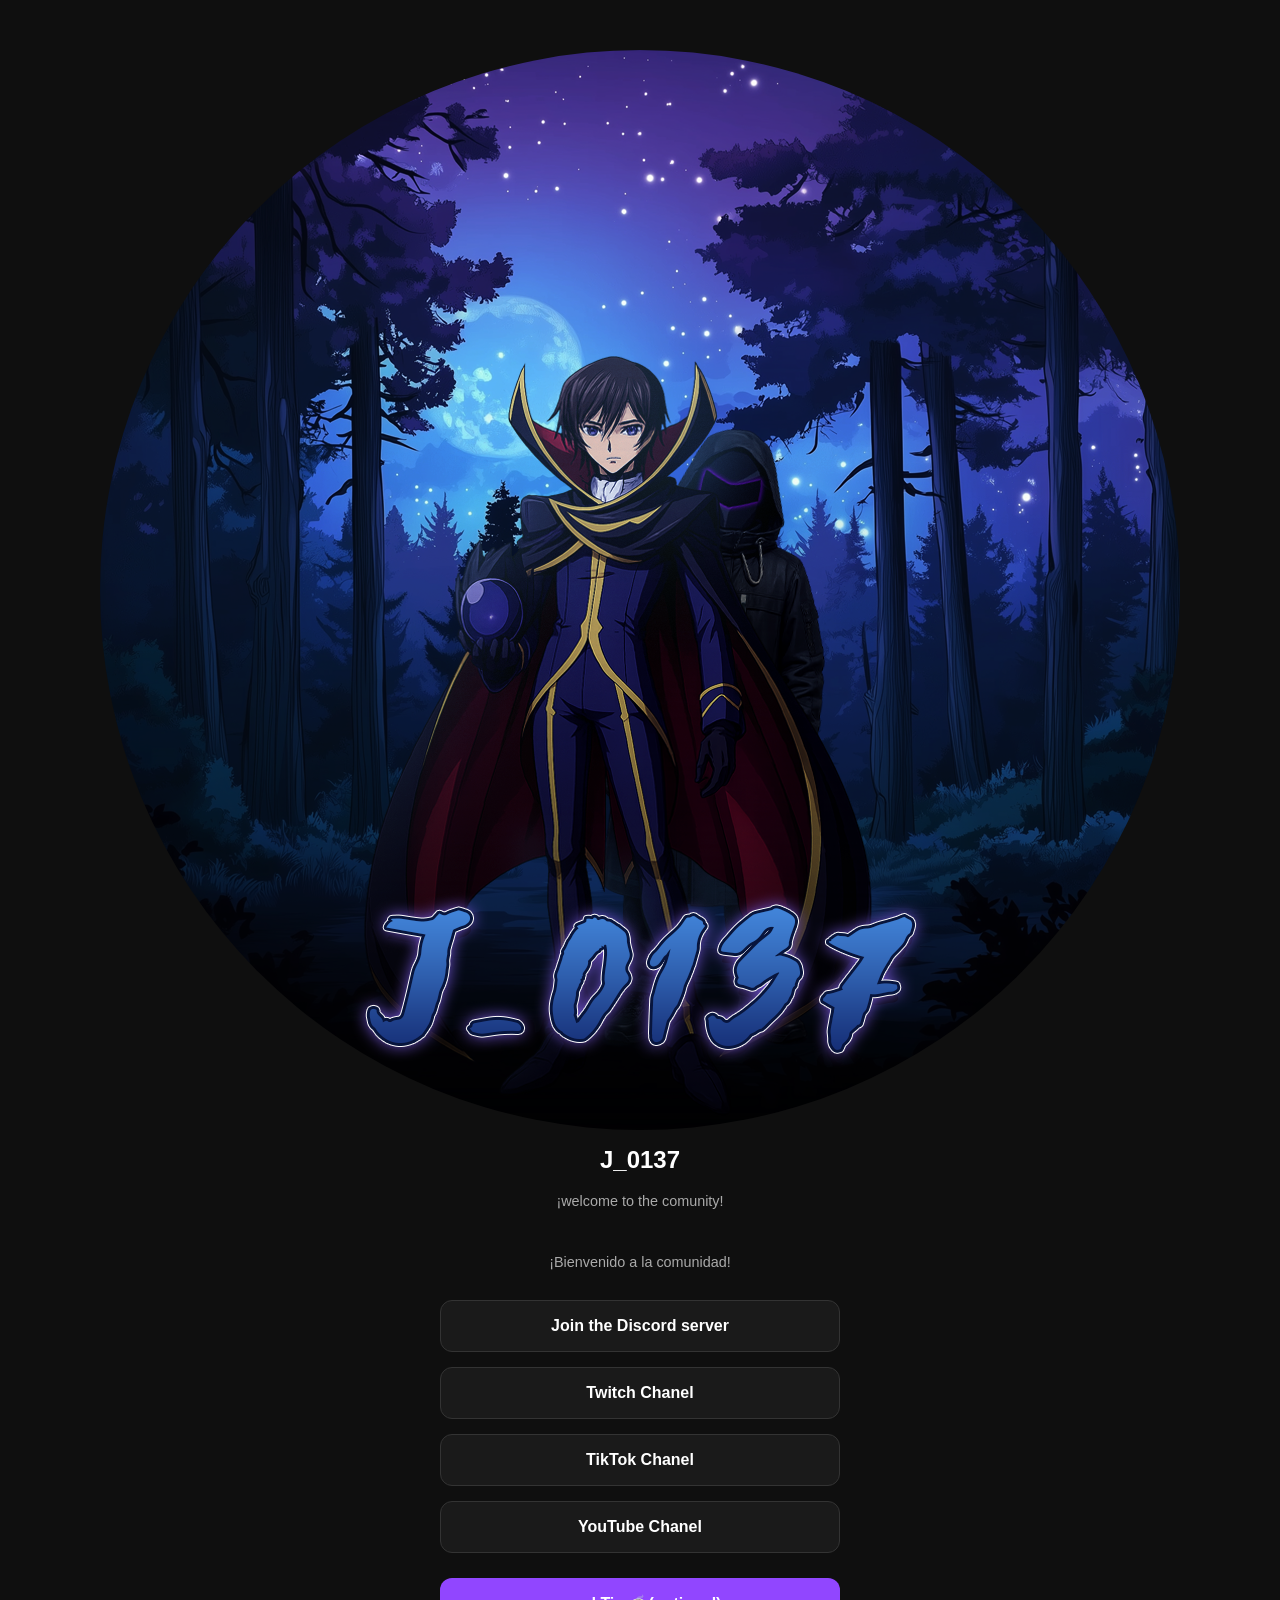
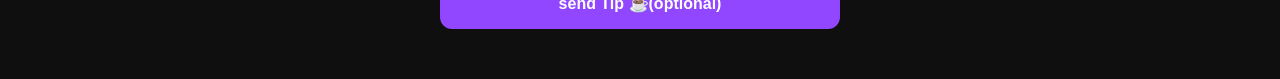
==== index.html @ 3eeea61b "Update index.html" ====
<!DOCTYPE html>
<html lang="es">
<head>
    <meta charset="UTF-8">
    <meta name="viewport" content="width=device-width, initial-scale=1.0">
    <title>Comunity | Links</title>
    <style>
        :root { --bg: #0f0f0f; --card: #1a1a1a; --text: #ffffff; --accent: #9146ff; }
        body { font-family: 'Segoe UI', sans-serif; background: var(--bg); color: var(--text); display: flex; flex-direction: column; align-items: center; padding: 50px 20px; margin: 0; }
        .profile-pic { width: 96px; height: 96px; border-radius: 50%; border: 3px solid var(--accent); margin-bottom: 15px; }
        h1 { font-size: 1.5rem; margin-bottom: 5px; }
        p { color: #aaa; margin-bottom: 30px; font-size: 0.9rem; }
        .links-container { width: 100%; max-width: 400px; display: flex; flex-direction: column; gap: 15px; }
        .link { background: var(--card); padding: 16px; text-align: center; border-radius: 12px; text-decoration: none; color: white; font-weight: 600; border: 1px solid #333; transition: 0.2s; }
        .link:hover { transform: translateY(-3px); border-color: var(--accent); background: #252525; }
        .tip-btn { background: var(--accent); border: none; margin-top: 10px; }
        .tip-btn:hover { background: #4b54d9; }
    </style>
</head>
<body>

    <video autoplay muted loop playsinline poster="source/J0137pfp.png" 
        style="width: 240; height: 240; border-radius: 50%; object-fit: cover;">
        <source src="source/J7.doc PFP.mp4" type="video/mp4">
        <img src="source/J0137pfp.png" alt="Profile Picture">
    </video>
    <!-- <img src="source/J0137pfp.png" alt="Avatar" class="profile-pic"> -->
    
    <h1>J_0137</h1>
    <p>¡welcome to the comunity!</p>
    <p>¡Bienvenido a la comunidad!</p>

    <div class="links-container">
        <a href="https://discord.gg/kpUz8Eysvk" class="link">Join the Discord server</a>
        <a href="https://www.twitch.tv/j_0137" class="link">Twitch Chanel</a>
        <a href="https://www.tiktok.com/@j_0137tk_cp?is_from_webapp=1&sender_device=pc" class="link">TikTok Chanel</a>
        <a href="https://www.youtube.com/channel/UCPuszShszeeAcfrsImXOkVA" class="link">YouTube Chanel</a>
        <!-- <a href="URL_TWITTER" class="link">Twitter / X</a> -->
        <a href="https://streamelements.com/j_0137/tip?tipping_activation_response=success&email=zangetsu.0137@gmail.com&type=normal" class="link tip-btn">send Tip ☕(optional)</a>
    </div>

</body>
</html>
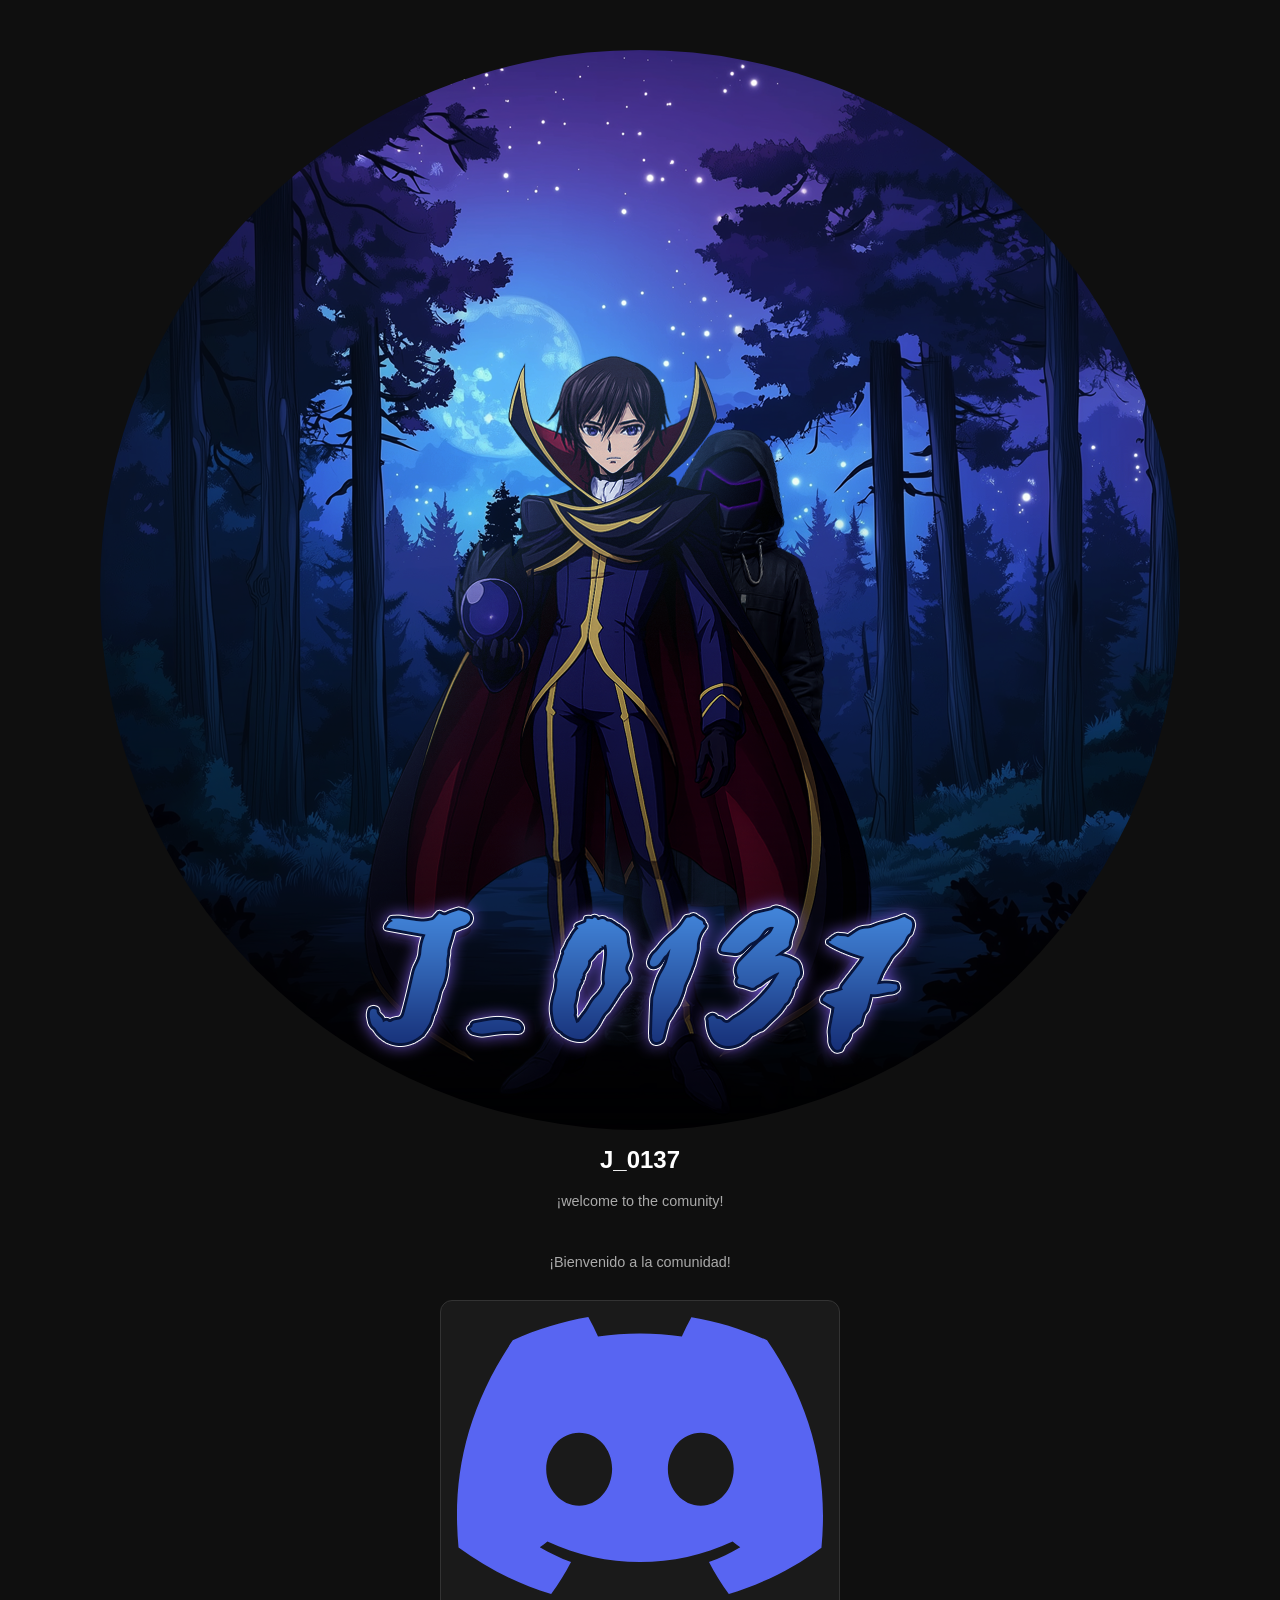
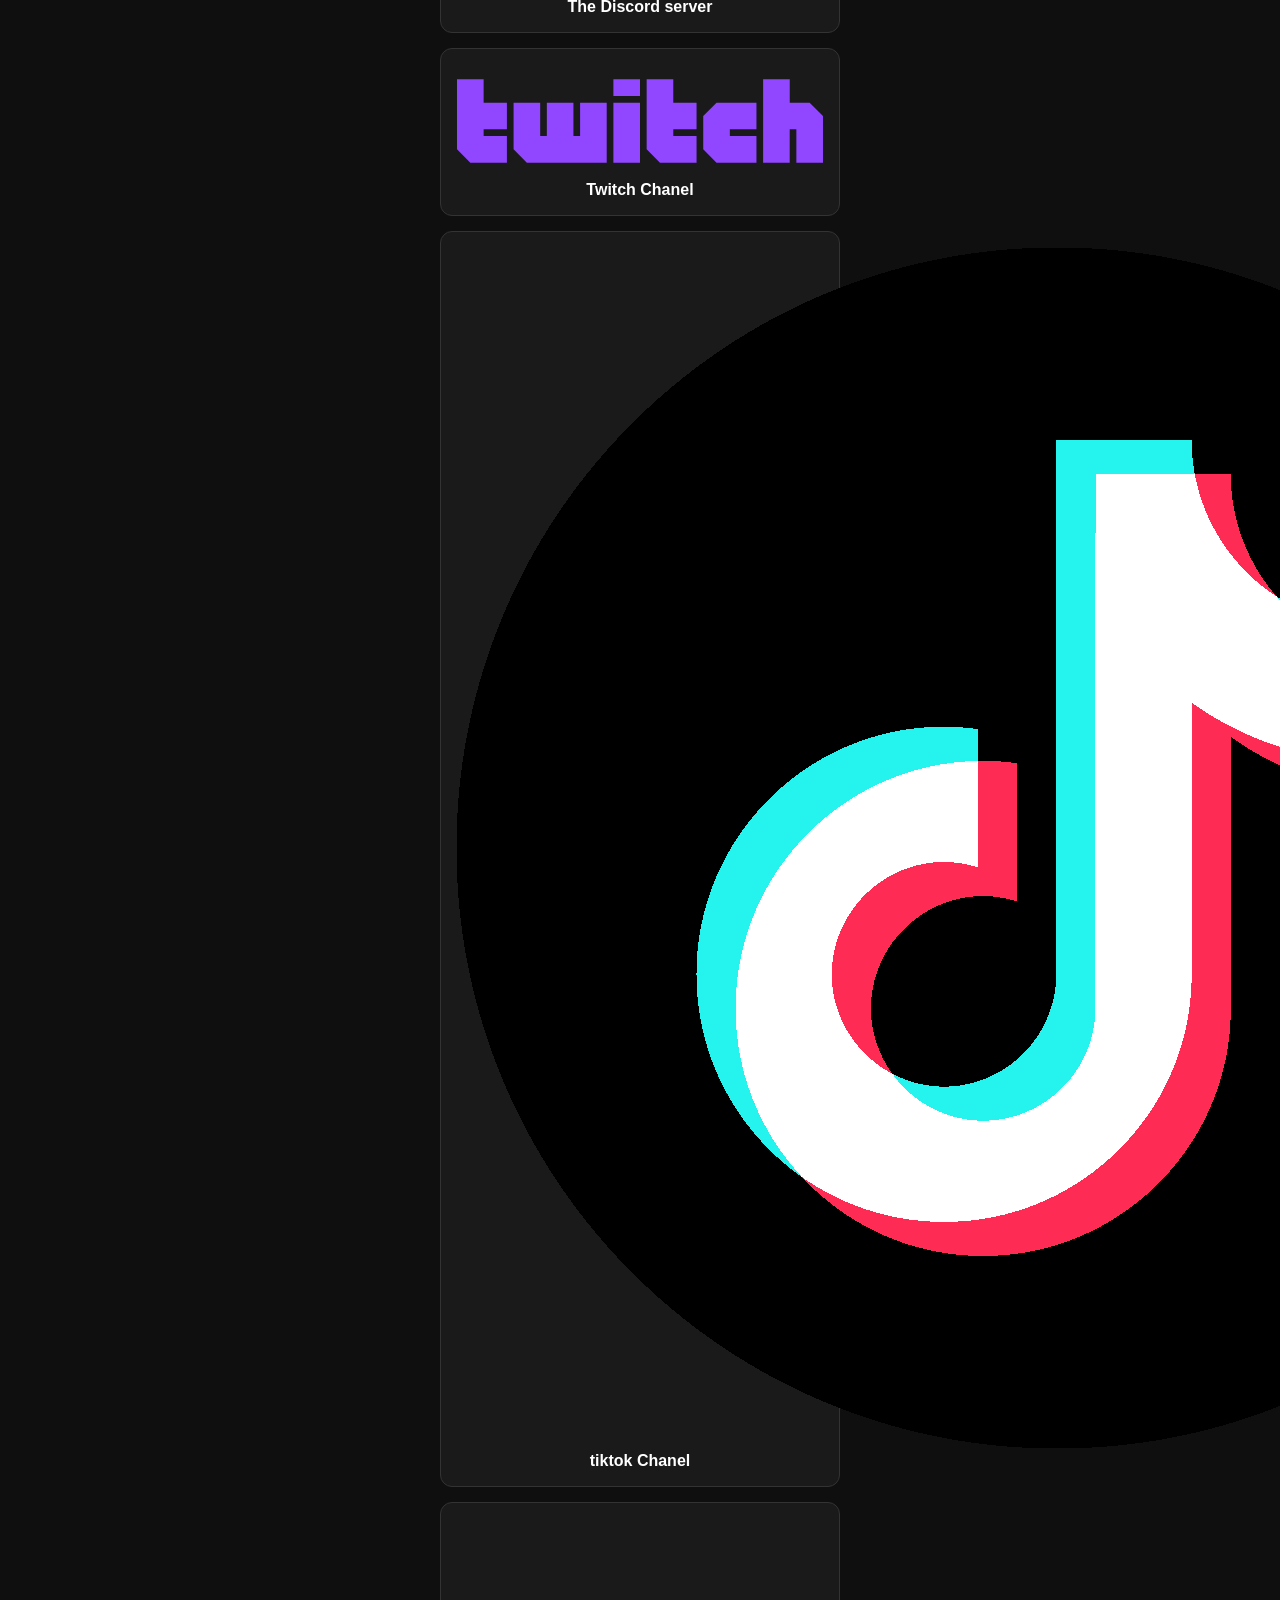
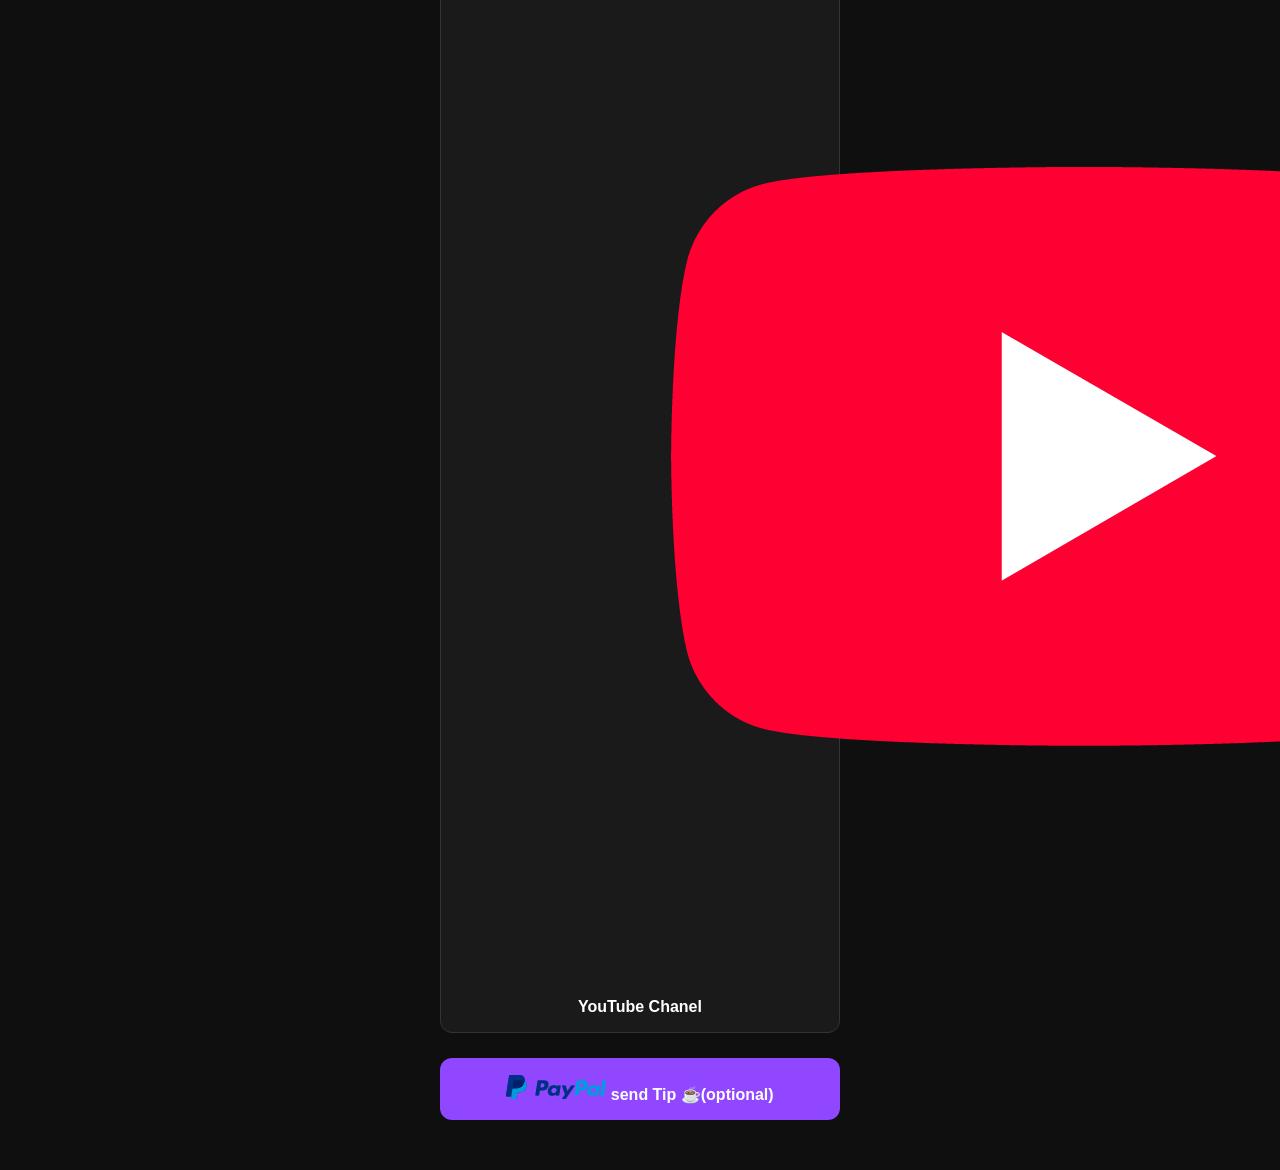
==== commit 9cc1e751: "added logo and more img" ====
--- a/index.html
+++ b/index.html
@@ -31,12 +31,31 @@
     <p>¡Bienvenido a la comunidad!</p>
 
     <div class="links-container">
-        <a href="https://discord.gg/kpUz8Eysvk" class="link">Join the Discord server</a>
-        <a href="https://www.twitch.tv/j_0137" class="link">Twitch Chanel</a>
-        <a href="https://www.tiktok.com/@j_0137tk_cp?is_from_webapp=1&sender_device=pc" class="link">TikTok Chanel</a>
-        <a href="https://www.youtube.com/channel/UCPuszShszeeAcfrsImXOkVA" class="link">YouTube Chanel</a>
+        <a href="https://discord.gg/kpUz8Eysvk" class="link">
+            <img src="source/a736b95923ddbc155e828651c92471292e40727655d770a06cec89c48ba0b41f/Discord_Symbol_Color/Discord-Symbol-Blurple.svg" 
+            alt="discord logo">
+            The Discord server</a>
+
+        <a href="https://www.twitch.tv/j_0137" class="link">
+            <img src="source/Twitch-Brand/Twitch Brand/Twitch Logos/01. Twitch Wordmark/02. Flat Wordmark/01. Twitch Purple/twitch_wordmark_flat_purple.svg"
+            alt="twitch logo">
+            Twitch Chanel</a>
+
+        <a href="https://www.tiktok.com/@j_0137tk_cp?is_from_webapp=1&sender_device=pc" class="link">
+            <img src="source/logo-pack/Dev Portal Logo Pack/TikTok Logo Pack/TikTok ΓÇô Icons/TikTok_Icon_Black_Circle.png"
+            alt="tiktok logo">
+            tiktok Chanel</a>
+
+        <a href="https://www.youtube.com/channel/UCPuszShszeeAcfrsImXOkVA" class="link">
+            <img src="source/youtube-icon/YouTube_Icon/Digital/01 Red/yt_icon_red_digital.png"
+            alt="yotube logo">
+            YouTube Chanel</a>
+
         <!-- <a href="URL_TWITTER" class="link">Twitter / X</a> -->
-        <a href="https://streamelements.com/j_0137/tip?tipping_activation_response=success&email=zangetsu.0137@gmail.com&type=normal" class="link tip-btn">send Tip ☕(optional)</a>
+         
+        <a href="https://streamelements.com/j_0137/tip?tipping_activation_response=success&email=zangetsu.0137@gmail.com&type=normal" class="link tip-btn">
+            <img src="source/PayPal/PayPal/PayPal Logo/Horizontal/PP_logo_h_100x26.png">
+            send Tip ☕(optional)</a>
     </div>
 
 </body>
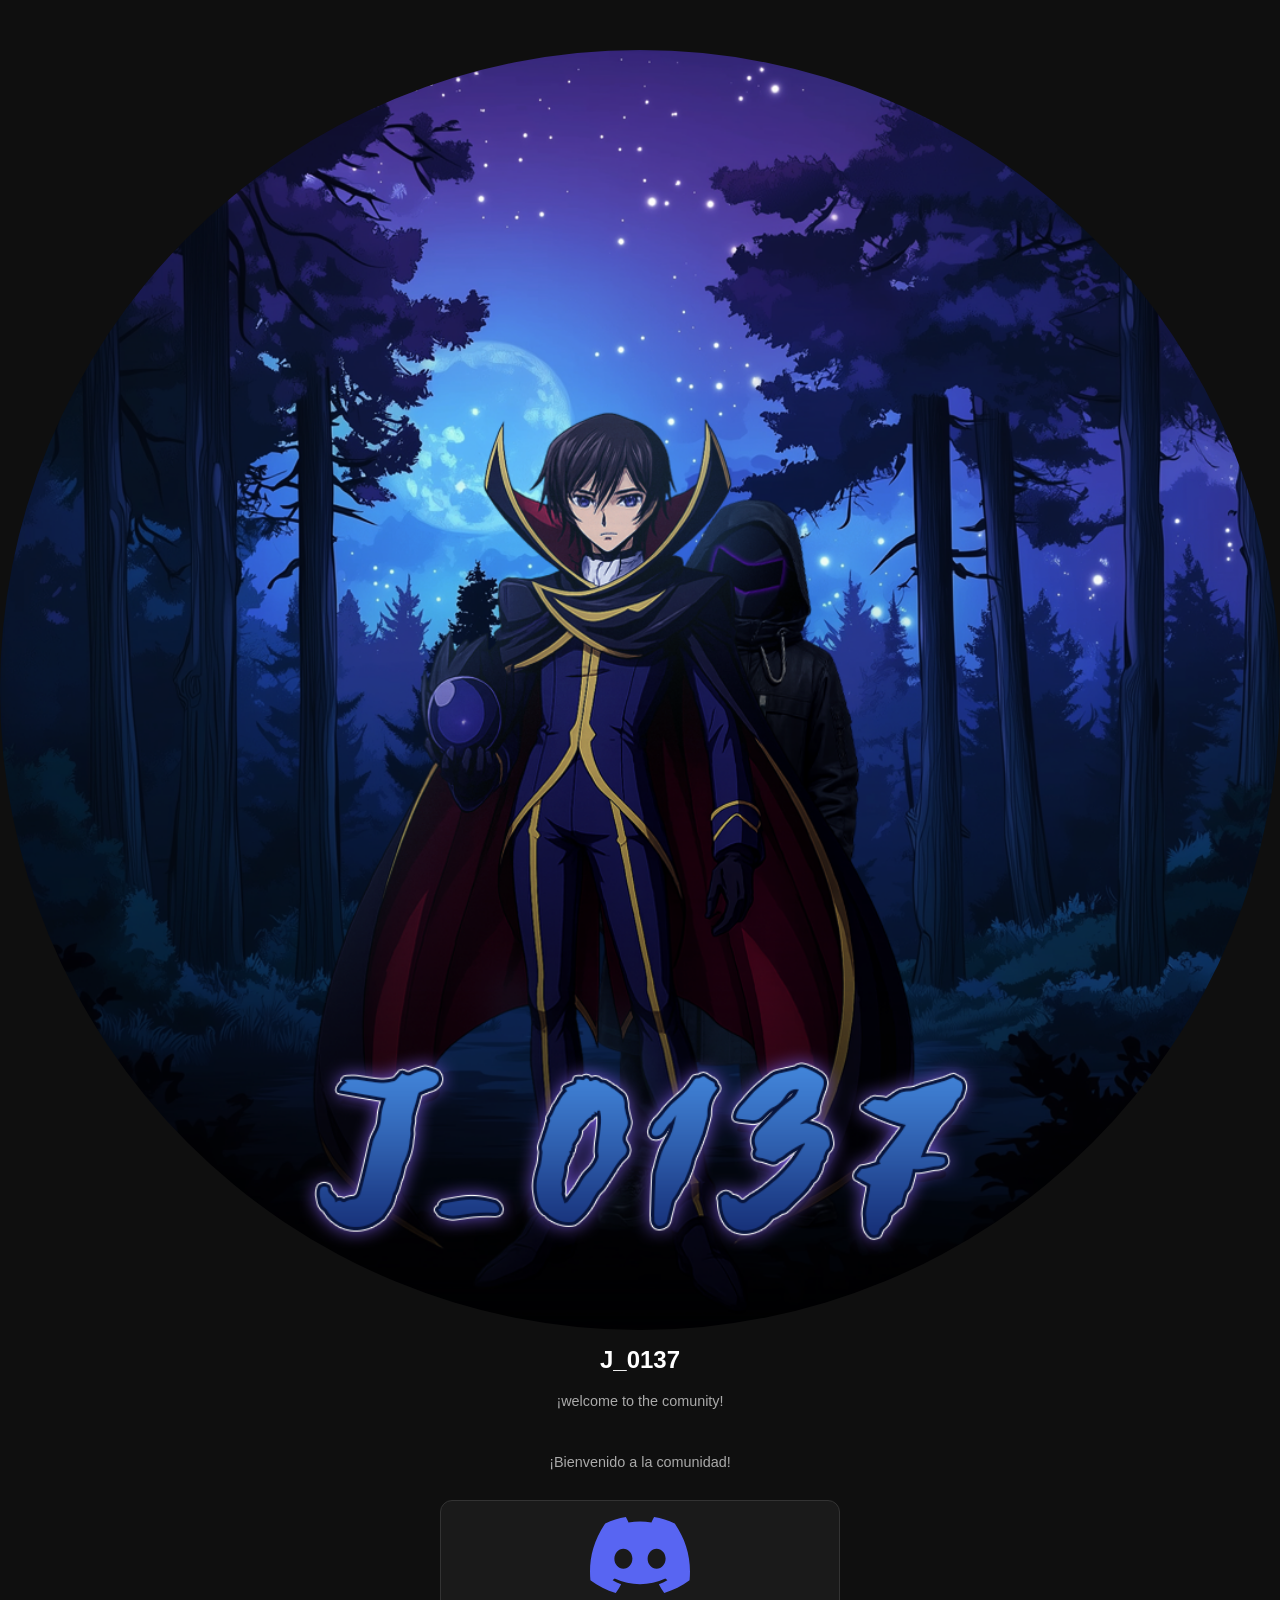
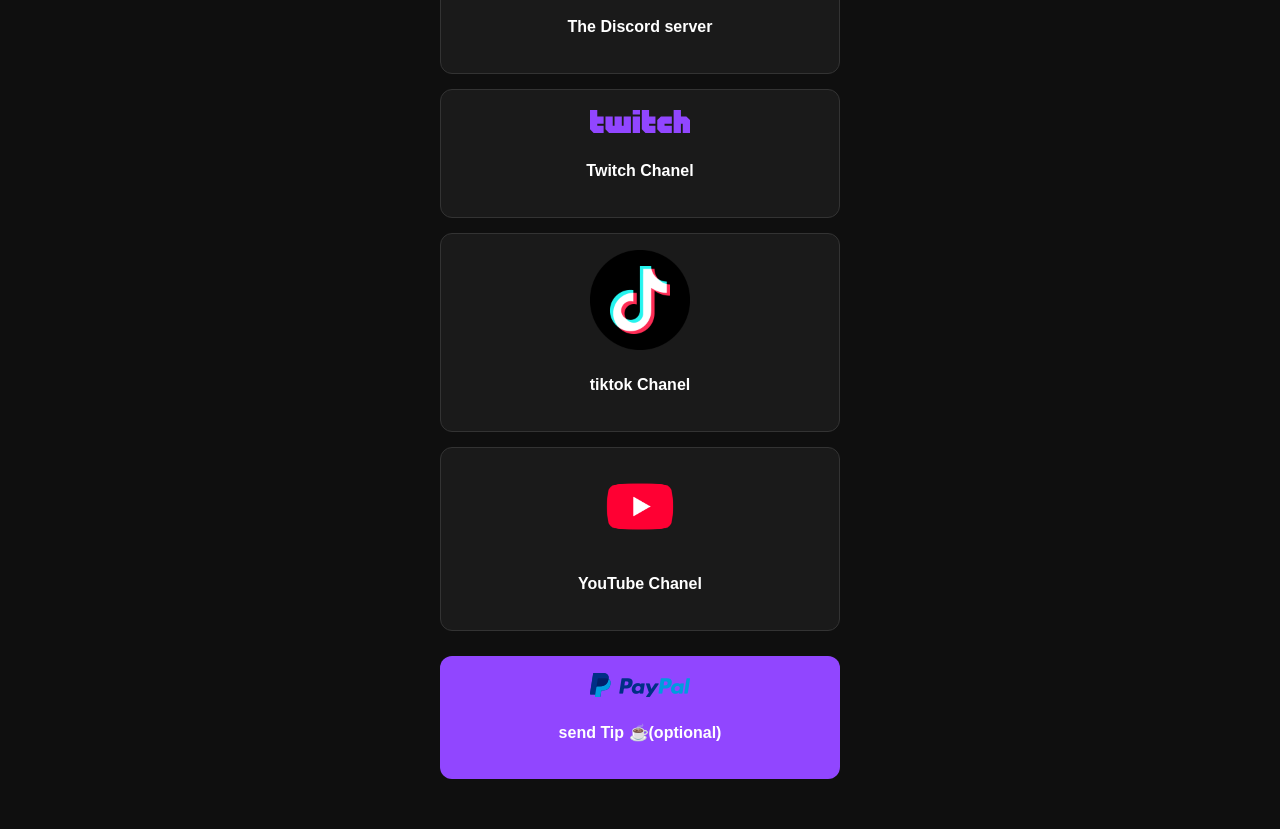
==== commit fd3d677c: "edit/fix link and images" ====
--- a/index.html
+++ b/index.html
@@ -10,7 +10,7 @@
         .profile-pic { width: 96px; height: 96px; border-radius: 50%; border: 3px solid var(--accent); margin-bottom: 15px; }
         h1 { font-size: 1.5rem; margin-bottom: 5px; }
         p { color: #aaa; margin-bottom: 30px; font-size: 0.9rem; }
-        .links-container { width: 100%; max-width: 400px; display: flex; flex-direction: column; gap: 15px; }
+        .links-container { width: 100%; max-width: 400px; display: flex; flex-direction: column; gap: 15px; text-align: center;}
         .link { background: var(--card); padding: 16px; text-align: center; border-radius: 12px; text-decoration: none; color: white; font-weight: 600; border: 1px solid #333; transition: 0.2s; }
         .link:hover { transform: translateY(-3px); border-color: var(--accent); background: #252525; }
         .tip-btn { background: var(--accent); border: none; margin-top: 10px; }
@@ -20,7 +20,7 @@
 <body>
 
     <video autoplay muted loop playsinline poster="source/J0137pfp.png" 
-        style="width: 240; height: 240; border-radius: 50%; object-fit: cover;">
+        style="width: 100vW; height: auto; border-radius: 50%; object-fit: cover;">
         <source src="source/J7.doc PFP.mp4" type="video/mp4">
         <img src="source/J0137pfp.png" alt="Profile Picture">
     </video>
@@ -33,29 +33,34 @@
     <div class="links-container">
         <a href="https://discord.gg/kpUz8Eysvk" class="link">
             <img src="source/a736b95923ddbc155e828651c92471292e40727655d770a06cec89c48ba0b41f/Discord_Symbol_Color/Discord-Symbol-Blurple.svg" 
-            alt="discord logo">
-            The Discord server</a>
+            alt="discord logo" style="max-width: 100px; max-height: auto;">
+            <h4>The Discord server</h4>
+        </a>
 
         <a href="https://www.twitch.tv/j_0137" class="link">
             <img src="source/Twitch-Brand/Twitch Brand/Twitch Logos/01. Twitch Wordmark/02. Flat Wordmark/01. Twitch Purple/twitch_wordmark_flat_purple.svg"
-            alt="twitch logo">
-            Twitch Chanel</a>
+            alt="twitch logo" style="width: 100px; height: auto;">
+            <h4>Twitch Chanel</h4>
+        </a>
 
         <a href="https://www.tiktok.com/@j_0137tk_cp?is_from_webapp=1&sender_device=pc" class="link">
             <img src="source/logo-pack/Dev Portal Logo Pack/TikTok Logo Pack/TikTok ΓÇô Icons/TikTok_Icon_Black_Circle.png"
-            alt="tiktok logo">
-            tiktok Chanel</a>
+            alt="tiktok logo" style="width: 100px; height: auto;">
+            <h4>tiktok Chanel</h4>
+        </a>
 
         <a href="https://www.youtube.com/channel/UCPuszShszeeAcfrsImXOkVA" class="link">
             <img src="source/youtube-icon/YouTube_Icon/Digital/01 Red/yt_icon_red_digital.png"
-            alt="yotube logo">
-            YouTube Chanel</a>
+            alt="yotube logo" style="width: 100px; height: auto;">
+            <h4>YouTube Chanel</h4>
+        </a>
 
         <!-- <a href="URL_TWITTER" class="link">Twitter / X</a> -->
-         
+
         <a href="https://streamelements.com/j_0137/tip?tipping_activation_response=success&email=zangetsu.0137@gmail.com&type=normal" class="link tip-btn">
-            <img src="source/PayPal/PayPal/PayPal Logo/Horizontal/PP_logo_h_100x26.png">
-            send Tip ☕(optional)</a>
+            <img src="source/PayPal/PayPal/PayPal Logo/Horizontal/PP_logo_h_100x26.png" style="width: 100px; height: auto;">
+            <h4>send Tip ☕(optional)</h4>
+        </a>
     </div>
 
 </body>
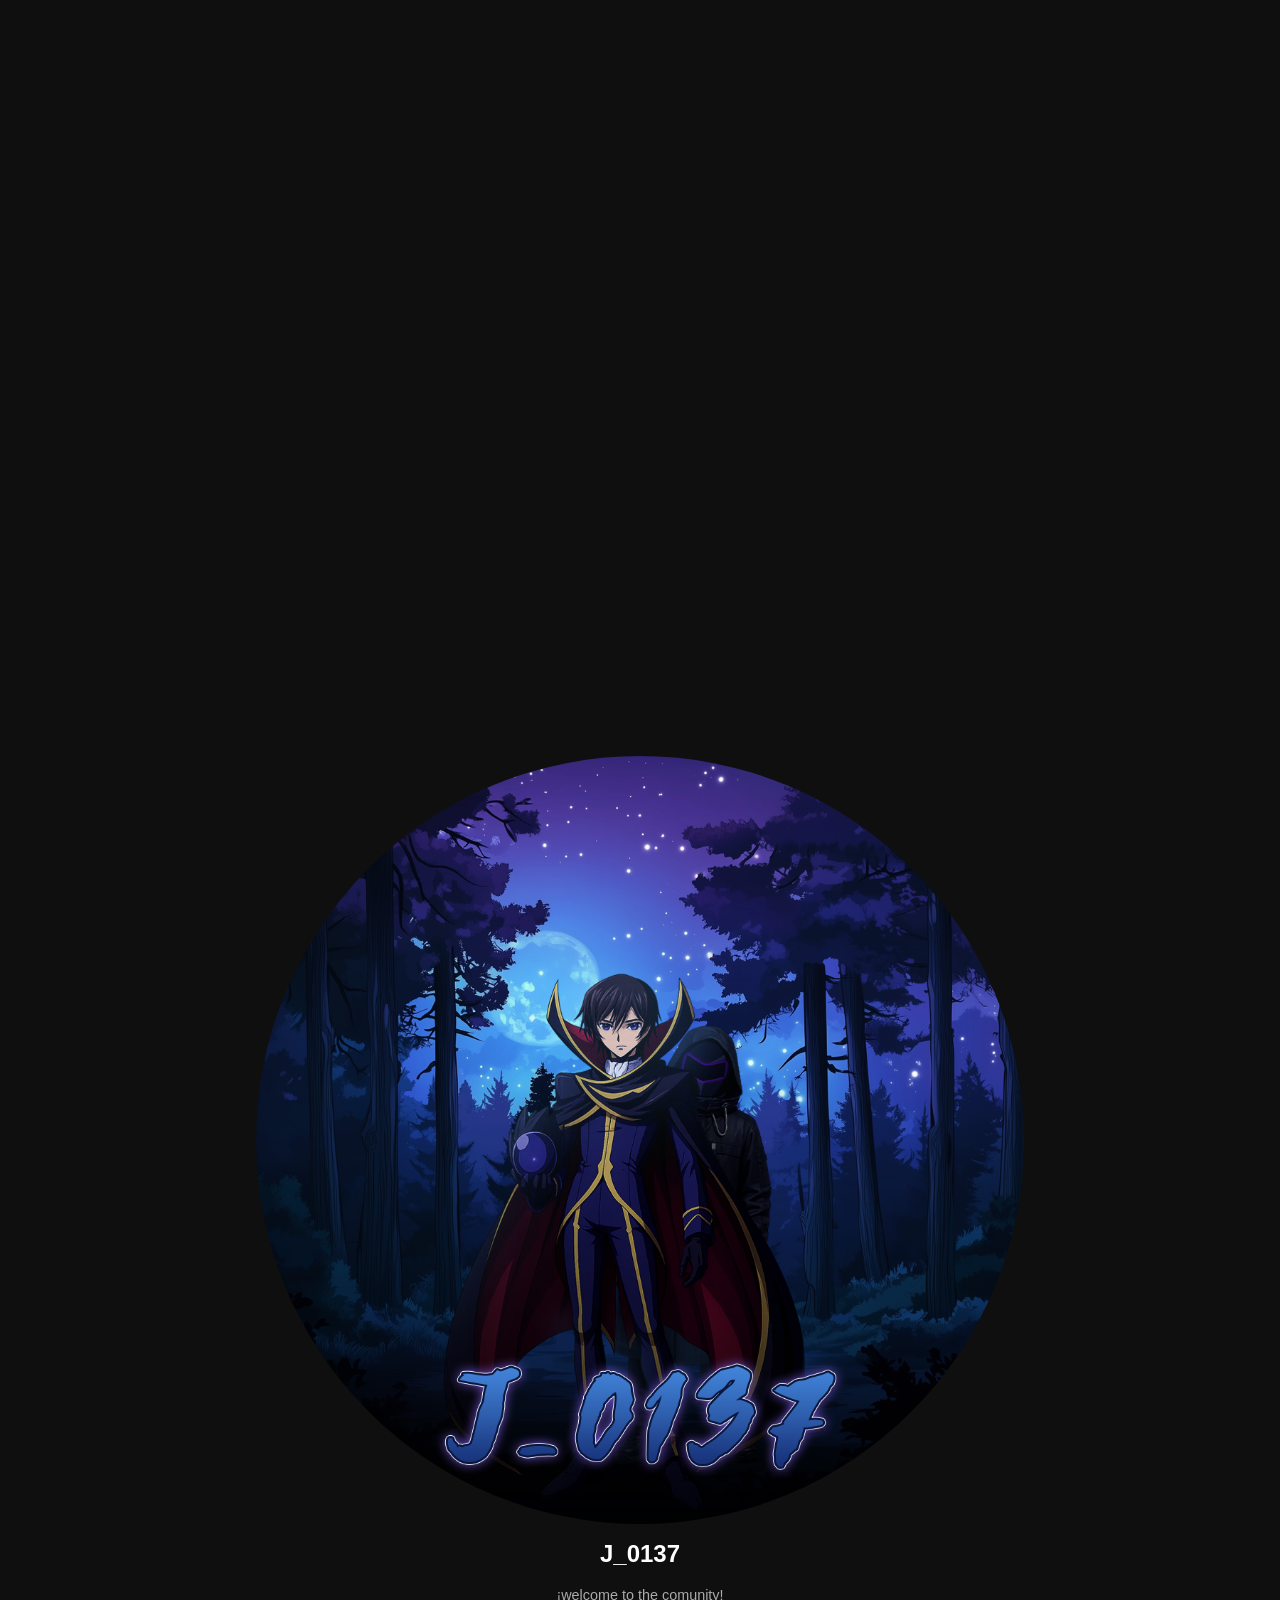
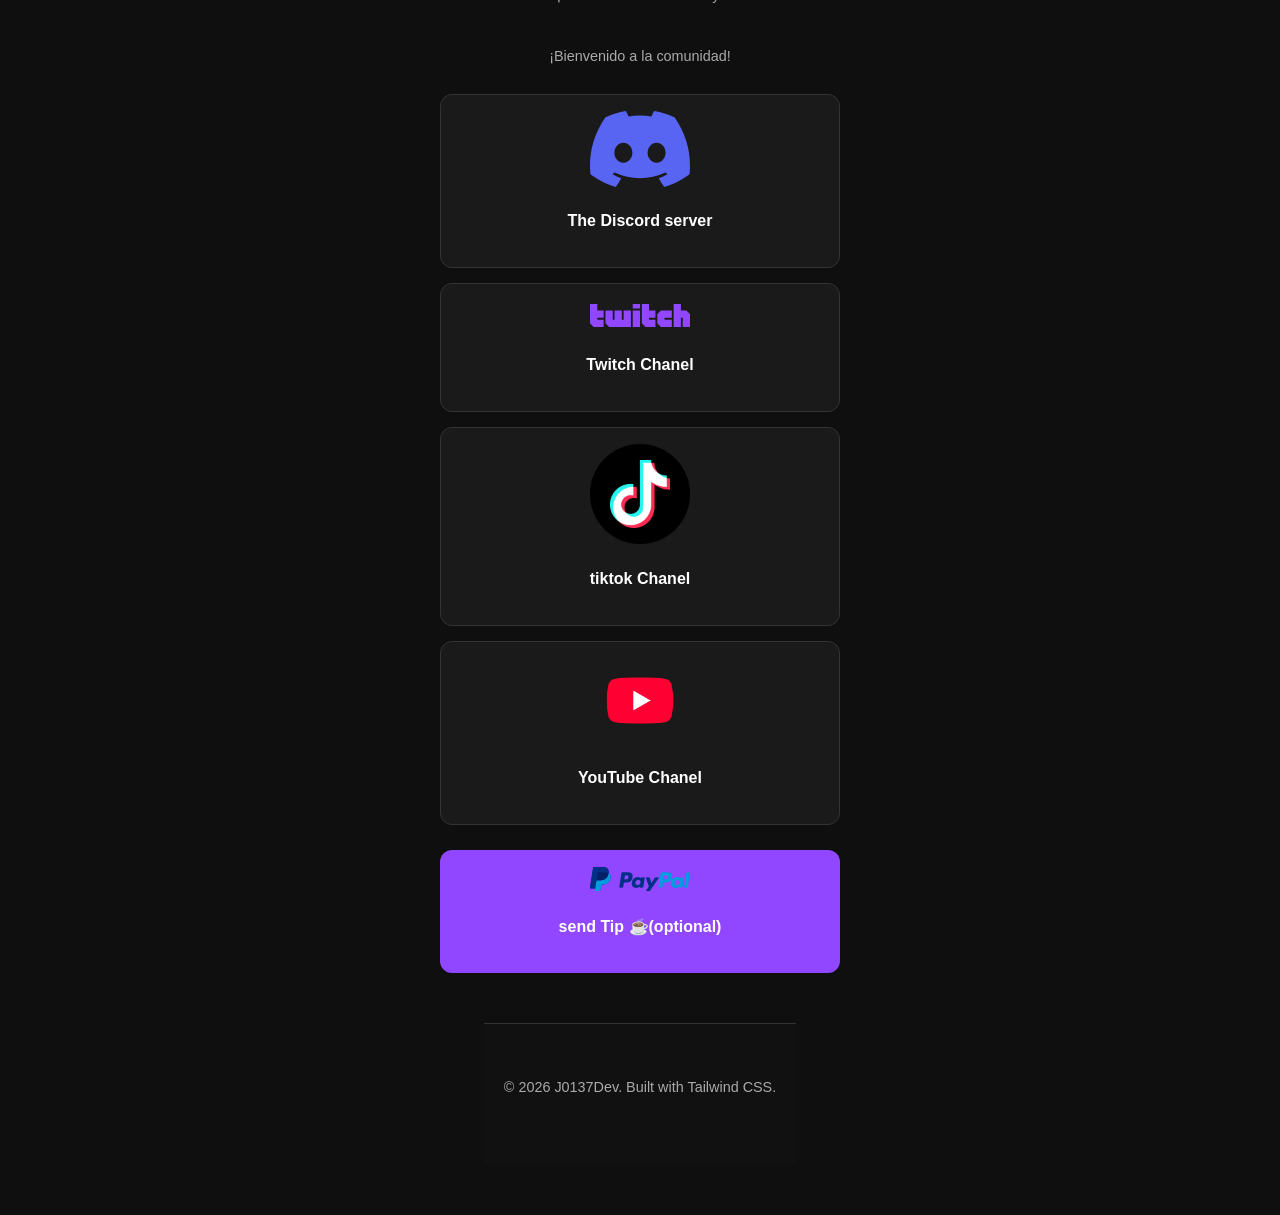
==== commit 8ebb92ab: "Update index.html" ====
--- a/index.html
+++ b/index.html
@@ -15,12 +15,25 @@
         .link:hover { transform: translateY(-3px); border-color: var(--accent); background: #252525; }
         .tip-btn { background: var(--accent); border: none; margin-top: 10px; }
         .tip-btn:hover { background: #4b54d9; }
+        .main-header {position: relative; width: 100vw; height: auto; overflow: hidden; padding-bottom: 5%;}
+        .site-footer {background-color: #111; color: #888; padding: 40px 20px; text-align: center; border-top: 1px solid #333; margin-top: 50px;}
+        .yt {}
+        .twitch {}
+        .discord {}
+        .tiktok {}
+        .paypal {}
     </style>
 </head>
+<header class="main-header">
+         <video autoplay muted loop playsinline poster="source/J7.doc Banner.mp4" 
+        style="width: 100vw; height: auto; border-radius: 40px; object-fit: cover;">
+        <source src="source/J7.doc Banner.mp4" type="video/mp4">
+    </video>
+</header>
 <body>
 
     <video autoplay muted loop playsinline poster="source/J0137pfp.png" 
-        style="width: 100vW; height: auto; border-radius: 50%; object-fit: cover;">
+        style="width: 60vw; height: auto; border-radius: 50%; object-fit: cover;">
         <source src="source/J7.doc PFP.mp4" type="video/mp4">
         <img src="source/J0137pfp.png" alt="Profile Picture">
     </video>
@@ -31,11 +44,11 @@
     <p>¡Bienvenido a la comunidad!</p>
 
     <div class="links-container">
-        <a href="https://discord.gg/kpUz8Eysvk" class="link">
-            <img src="source/a736b95923ddbc155e828651c92471292e40727655d770a06cec89c48ba0b41f/Discord_Symbol_Color/Discord-Symbol-Blurple.svg" 
-            alt="discord logo" style="max-width: 100px; max-height: auto;">
-            <h4>The Discord server</h4>
-        </a>
+            <a href="https://discord.gg/kpUz8Eysvk" class="link">
+                <img src="source/a736b95923ddbc155e828651c92471292e40727655d770a06cec89c48ba0b41f/Discord_Symbol_Color/Discord-Symbol-Blurple.svg" 
+                alt="discord logo" style="max-width: 100px; max-height: auto;">
+                <h4>The Discord server</h4>
+            </a>
 
         <a href="https://www.twitch.tv/j_0137" class="link">
             <img src="source/Twitch-Brand/Twitch Brand/Twitch Logos/01. Twitch Wordmark/02. Flat Wordmark/01. Twitch Purple/twitch_wordmark_flat_purple.svg"
@@ -49,7 +62,7 @@
             <h4>tiktok Chanel</h4>
         </a>
 
-        <a href="https://www.youtube.com/channel/UCPuszShszeeAcfrsImXOkVA" class="link">
+        <a href="https://www.youtube.com/channel/UC6sqggzrnmzNX7BqiFc9Bgg" class="link">
             <img src="source/youtube-icon/YouTube_Icon/Digital/01 Red/yt_icon_red_digital.png"
             alt="yotube logo" style="width: 100px; height: auto;">
             <h4>YouTube Chanel</h4>
@@ -63,5 +76,8 @@
         </a>
     </div>
 
+    <footer class="site-footer">
+        <p>© 2026 J0137Dev. Built with Tailwind CSS.</p>
+    </footer>
 </body>
 </html>
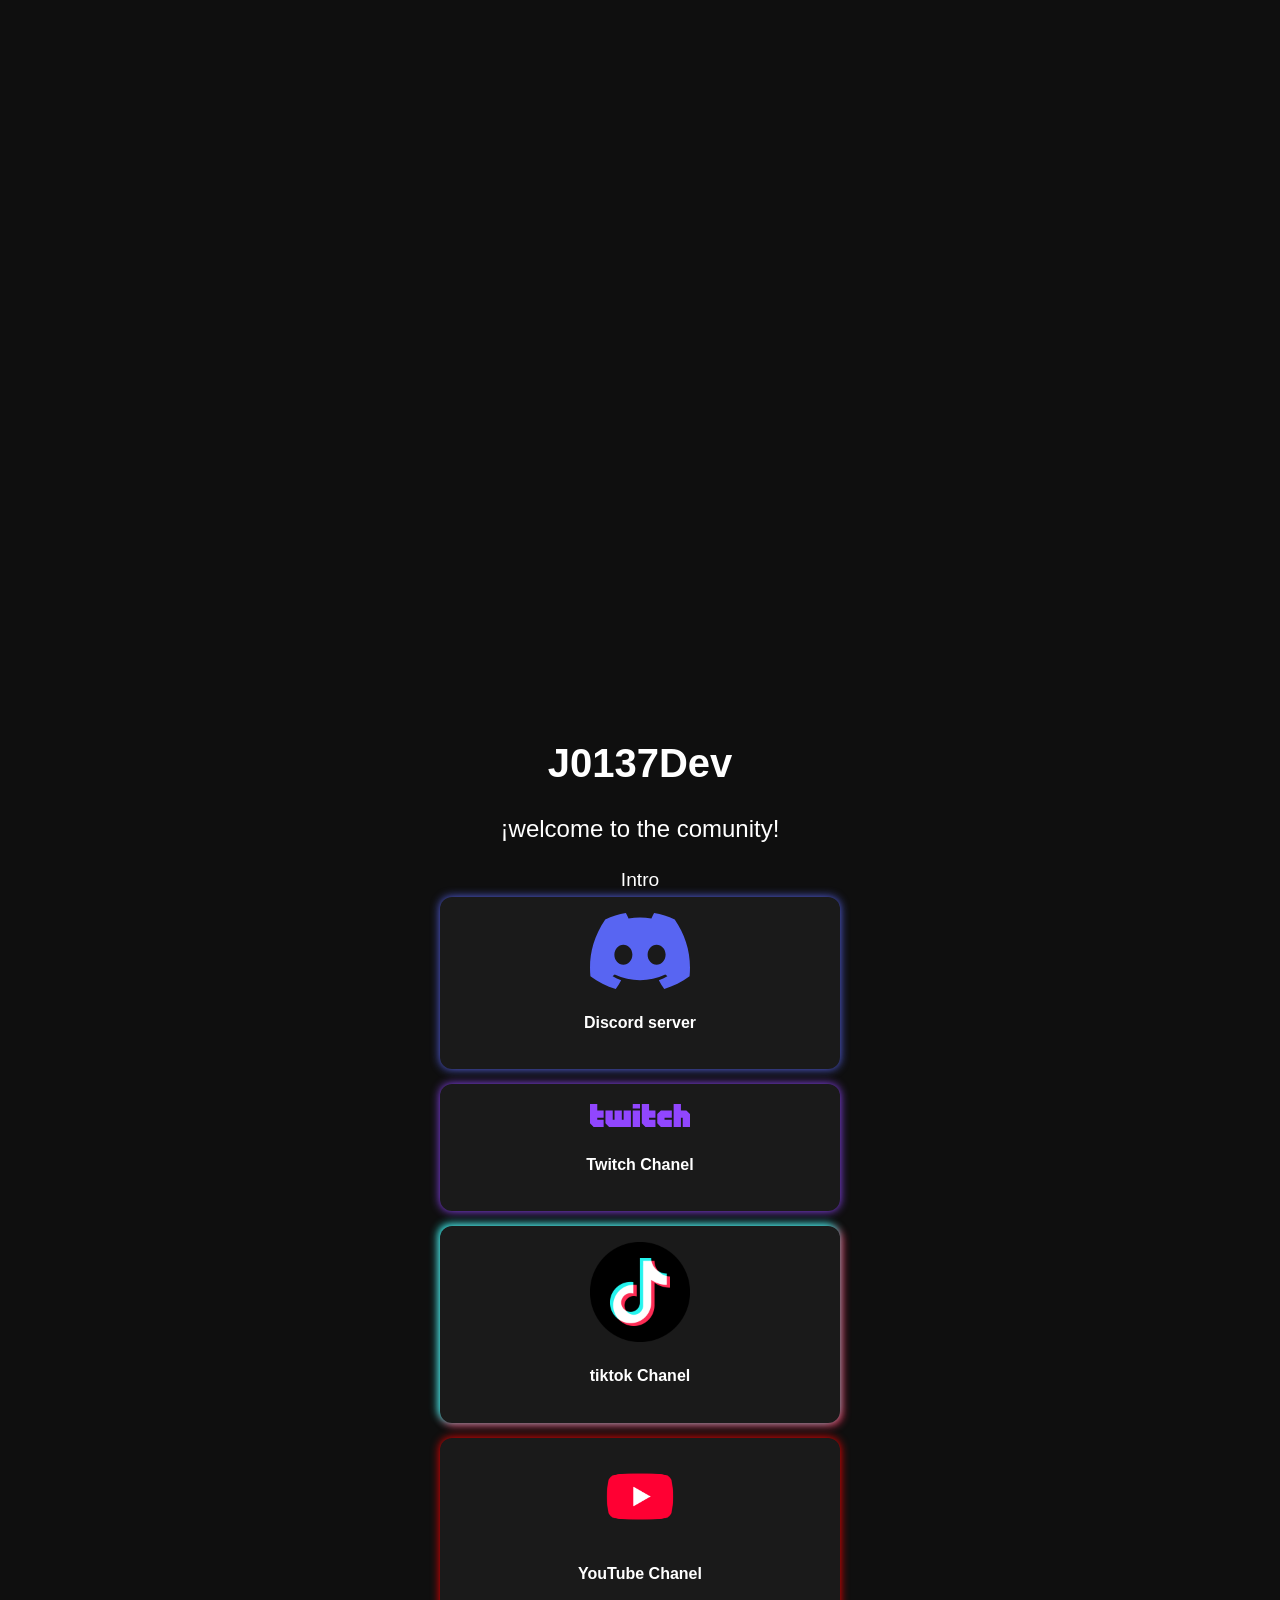
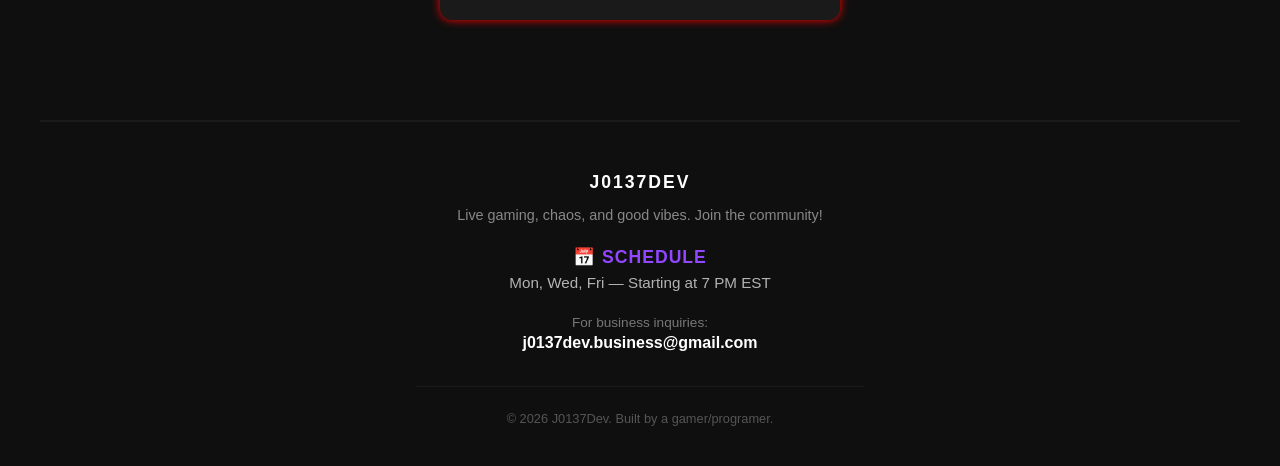
==== commit be9266c5: "overall update" ====
--- a/index.html
+++ b/index.html
@@ -4,26 +4,9 @@
     <meta charset="UTF-8">
     <meta name="viewport" content="width=device-width, initial-scale=1.0">
     <title>Comunity | Links</title>
-    <style>
-        :root { --bg: #0f0f0f; --card: #1a1a1a; --text: #ffffff; --accent: #9146ff; }
-        body { font-family: 'Segoe UI', sans-serif; background: var(--bg); color: var(--text); display: flex; flex-direction: column; align-items: center; padding: 50px 20px; margin: 0; }
-        .profile-pic { width: 96px; height: 96px; border-radius: 50%; border: 3px solid var(--accent); margin-bottom: 15px; }
-        h1 { font-size: 1.5rem; margin-bottom: 5px; }
-        p { color: #aaa; margin-bottom: 30px; font-size: 0.9rem; }
-        .links-container { width: 100%; max-width: 400px; display: flex; flex-direction: column; gap: 15px; text-align: center;}
-        .link { background: var(--card); padding: 16px; text-align: center; border-radius: 12px; text-decoration: none; color: white; font-weight: 600; border: 1px solid #333; transition: 0.2s; }
-        .link:hover { transform: translateY(-3px); border-color: var(--accent); background: #252525; }
-        .tip-btn { background: var(--accent); border: none; margin-top: 10px; }
-        .tip-btn:hover { background: #4b54d9; }
-        .main-header {position: relative; width: 100vw; height: auto; overflow: hidden; padding-bottom: 5%;}
-        .site-footer {background-color: #111; color: #888; padding: 40px 20px; text-align: center; border-top: 1px solid #333; margin-top: 50px;}
-        .yt {}
-        .twitch {}
-        .discord {}
-        .tiktok {}
-        .paypal {}
-    </style>
+    <link rel="stylesheet" href="style.css">
 </head>
+
 <header class="main-header">
          <video autoplay muted loop playsinline poster="source/J7.doc Banner.mp4" 
         style="width: 100vw; height: auto; border-radius: 40px; object-fit: cover;">
@@ -31,53 +14,66 @@
     </video>
 </header>
 <body>
+    
+    <h1>J0137Dev</h1>
+    <p class="intro">¡welcome to the comunity!</p>
 
-    <video autoplay muted loop playsinline poster="source/J0137pfp.png" 
-        style="width: 60vw; height: auto; border-radius: 50%; object-fit: cover;">
-        <source src="source/J7.doc PFP.mp4" type="video/mp4">
-        <img src="source/J0137pfp.png" alt="Profile Picture">
-    </video>
-    <!-- <img src="source/J0137pfp.png" alt="Avatar" class="profile-pic"> -->
-    
-    <h1>J_0137</h1>
-    <p>¡welcome to the comunity!</p>
-    <p>¡Bienvenido a la comunidad!</p>
-
+    <p class="bio">Intro</p>
     <div class="links-container">
-            <a href="https://discord.gg/kpUz8Eysvk" class="link">
+            <a href="https://discord.gg/HZg5Xqp2zr" class="discord">
                 <img src="source/a736b95923ddbc155e828651c92471292e40727655d770a06cec89c48ba0b41f/Discord_Symbol_Color/Discord-Symbol-Blurple.svg" 
                 alt="discord logo" style="max-width: 100px; max-height: auto;">
-                <h4>The Discord server</h4>
+                <h4>Discord server</h4>
             </a>
 
-        <a href="https://www.twitch.tv/j_0137" class="link">
+        <a href="https://www.twitch.tv/j_0137" class="twitch">
             <img src="source/Twitch-Brand/Twitch Brand/Twitch Logos/01. Twitch Wordmark/02. Flat Wordmark/01. Twitch Purple/twitch_wordmark_flat_purple.svg"
             alt="twitch logo" style="width: 100px; height: auto;">
             <h4>Twitch Chanel</h4>
         </a>
 
-        <a href="https://www.tiktok.com/@j_0137tk_cp?is_from_webapp=1&sender_device=pc" class="link">
+        <a href="https://www.tiktok.com/@j0137dev" class="tiktok">
             <img src="source/logo-pack/Dev Portal Logo Pack/TikTok Logo Pack/TikTok ΓÇô Icons/TikTok_Icon_Black_Circle.png"
             alt="tiktok logo" style="width: 100px; height: auto;">
             <h4>tiktok Chanel</h4>
         </a>
 
-        <a href="https://www.youtube.com/channel/UC6sqggzrnmzNX7BqiFc9Bgg" class="link">
+        <a href="https://www.youtube.com/channel/UC6sqggzrnmzNX7BqiFc9Bgg" class="youtube">
             <img src="source/youtube-icon/YouTube_Icon/Digital/01 Red/yt_icon_red_digital.png"
             alt="yotube logo" style="width: 100px; height: auto;">
             <h4>YouTube Chanel</h4>
         </a>
 
-        <!-- <a href="URL_TWITTER" class="link">Twitter / X</a> -->
+        <!-- <a href="URL_TWITTER" class="twitter">Twitter / X</a> -->
 
-        <a href="https://streamelements.com/j_0137/tip?tipping_activation_response=success&email=zangetsu.0137@gmail.com&type=normal" class="link tip-btn">
+        <!-- <a href="https://streamelements.com/j_0137/tip?tipping_activation_response=success&email=zangetsu.0137@gmail.com&type=normal" class="link tip-btn">
             <img src="source/PayPal/PayPal/PayPal Logo/Horizontal/PP_logo_h_100x26.png" style="width: 100px; height: auto;">
             <h4>send Tip ☕(optional)</h4>
-        </a>
+        </a> -->
     </div>
 
-    <footer class="site-footer">
-        <p>© 2026 J0137Dev. Built with Tailwind CSS.</p>
-    </footer>
+<footer class="site-footer">
+    <div class="footer-content">
+        <!-- 1. Your community branding -->
+        <h3 class="footer-logo">J0137Dev</h3>
+        <p class="footer-bio">Live gaming, chaos, and good vibes. Join the community!</p>
+        
+        <!-- 2. Your Schedule -->
+        <div class="stream-schedule">
+            <h4>📅 Schedule</h4>
+            <p>Mon, Wed, Fri — Starting at 7 PM EST</p>
+        </div>
+
+        <!-- 3. Business Contact -->
+        <div class="business-contact">
+            <span>For business inquiries:</span>
+            <a href="mailto:your.email@example.com" class="biz-email">j0137dev.business@gmail.com</a>
+        </div>
+
+        <hr class="footer-divider">
+
+        <p class="copyright">&copy; 2026 J0137Dev. Built by a gamer/programer.</p>
+    </div>
+</footer>
 </body>
 </html>
--- a/style.css
+++ b/style.css
@@ -0,0 +1,252 @@
+/* Root Variables */
+:root { 
+    --bg: #0f0f0f; 
+    --card: #1a1a1a; 
+    --text: #ffffff; 
+    --accent: #9146ff; 
+    --hb: #434954;
+}
+
+/* Base Styles */
+body { 
+    font-family: 'Segoe UI', sans-serif; 
+    background: var(--bg); 
+    color: var(--text); 
+    display: flex; 
+    flex-direction: column; 
+    align-items: center; 
+    padding: 10px 40px; 
+    margin: 0; 
+}
+
+/* Typography */
+h1 { 
+    color: var(--text);
+    font-size: 2.5rem; 
+    margin-bottom: 5px; 
+}
+
+.intro { 
+    color: var(--text); 
+    font-size: 1.5rem; 
+    margin-bottom: 20px; 
+}
+
+.bio {
+    color: var(--text);
+    font-size: 1.2rem;
+    margin: 6px;
+}
+
+/* Header & Layout Components */
+.main-header {
+    position: relative; 
+    width: 100vw; 
+    height: auto; 
+    overflow: hidden; 
+    padding-bottom: 5%;
+}
+
+.profile-pic { 
+    width: 96px; 
+    height: 96px; 
+    border-radius: 50%; 
+    border: 3px solid var(--accent); 
+    margin-bottom: 15px; 
+}
+
+/* Links & Buttons */
+.links-container { 
+    width: 100%; 
+    max-width: 400px; 
+    display: flex; 
+    flex-direction: column; 
+    gap: 15px; 
+    text-align: center;
+}
+
+.link { 
+    background: var(--card); 
+    padding: 16px; 
+    text-align: center; 
+    border-radius: 12px; 
+    text-decoration: none; 
+    color: white; 
+    font-weight: 600; 
+    border: 1px solid #333; 
+    transition: 0.2s; 
+}
+
+.link:hover { 
+    transform: translateY(-3px); 
+    border-color: var(--accent); 
+    background: #252525; 
+}
+
+/* Social Media Placeholders */
+
+/*discord button*/
+.discord { 
+    background: var(--card); 
+    padding: 16px; 
+    text-align: center; 
+    border-radius: 12px; 
+    text-decoration: none; 
+    color: white; 
+    font-weight: 600; 
+    box-shadow: 0 0 10px #5865F2; 
+    transition: 0.2s; 
+}
+
+.discord:hover { 
+    transform: translateY(-3px);
+    background: var(--hb); 
+    color: var(--bg);
+}
+
+/*twitch button*/
+.twitch { 
+    background: var(--card); 
+    padding: 16px; 
+    text-align: center; 
+    border-radius: 12px; 
+    text-decoration: none; 
+    color: white; 
+    font-weight: 600; 
+    box-shadow: 0 0 10px #9146ff; 
+    transition: 0.2s; 
+}
+
+.twitch:hover { 
+    transform: translateY(-3px); 
+    background: var(--hb); 
+    color: var(--bg);
+}
+
+/*tiktok button*/
+.tiktok { 
+    background: var(--card); 
+    padding: 16px; 
+    text-align: center; 
+    border-radius: 12px; 
+    text-decoration: none; 
+    color: white; 
+    font-weight: 600; 
+    box-shadow: -2px -2px 8px #25f4ee, 2px 2px 8px #fe2c55;
+    transition: 0.2s; 
+}
+
+.tiktok:hover { 
+    transform: translateY(-3px); 
+    color: var(--bg); 
+    background: var(--hb); 
+}
+
+/*youtube button*/
+.youtube { 
+    background: var(--card); 
+    padding: 16px; 
+    text-align: center; 
+    border-radius: 12px; 
+    text-decoration: none; 
+    color: white; 
+    font-weight: 600; 
+    box-shadow: 0 0 10px #ff0000; 
+    transition: 0.2s; 
+}
+
+.youtube:hover { 
+    transform: translateY(-3px); 
+    color: var(--bg); 
+    background: var(--hb); 
+}
+
+/* Footer */
+.site-footer {
+    width: 100%;
+    background-color: var(--bg); /* Extra dark to fade out nicely at the bottom */
+    color: #b3b3b3;            /* Slightly brighter text for readability */
+    padding: 50px 20px 30px 20px;
+    margin-top: 100px;         /* Lots of space below your main social buttons */
+    border-top: 2px solid #1a1a1a;
+    box-sizing: border-box;
+    font-family: 'Segoe UI', sans-serif;
+}
+
+.footer-content {
+    max-width: 450px;          /* Clean layout alignment with link buttons */
+    margin: 0 auto;
+    text-align: center;
+    display: flex;
+    flex-direction: column;
+    gap: 24px;
+}
+
+/* Streamer Branding */
+.footer-logo {
+    font-size: 1.1rem;
+    color: #ffffff;
+    margin: 0;
+    text-transform: uppercase;
+    letter-spacing: 2px;
+}
+
+.footer-bio {
+    font-size: 0.9rem;
+    color: #888888;
+    margin: -10px 0 0 0;
+}
+
+/* Schedule Info Box */
+.stream-schedule h4 {
+    color: var(--accent);     /* Ties into your stream's signature purple tint */
+    margin: 0 0 6px 0;
+    font-size: 1.1rem;
+    text-transform: uppercase;
+    letter-spacing: 1px;
+}
+
+.stream-schedule p {
+    margin: 0;
+    font-size: 0.95rem;
+    font-weight: 500;
+}
+
+/* Sponsor / Business Contact Area */
+.business-contact {
+    display: flex;
+    flex-direction: column;
+    gap: 4px;
+    font-size: 0.85rem;
+    color: #777777;
+}
+
+.biz-email {
+    color: #ffffff;
+    font-size: 1rem;
+    text-decoration: none;
+    font-weight: 600;
+    transition: color 0.2s ease;
+}
+
+/* Glow effect when brands hover over your email */
+.biz-email:hover {
+    color: var(--accent);
+    text-shadow: 0 0 8px #9146ff80;
+}
+
+/* Divider Line */
+.footer-divider {
+    border: 0;
+    height: 1px;
+    background: #1a1a1a;
+    width: 100%;
+    margin: 10px 0 0 0;
+}
+
+/* Minor Technical Text */
+.copyright {
+    font-size: 0.8rem;
+    color: #555555;
+    margin: 0;
+}
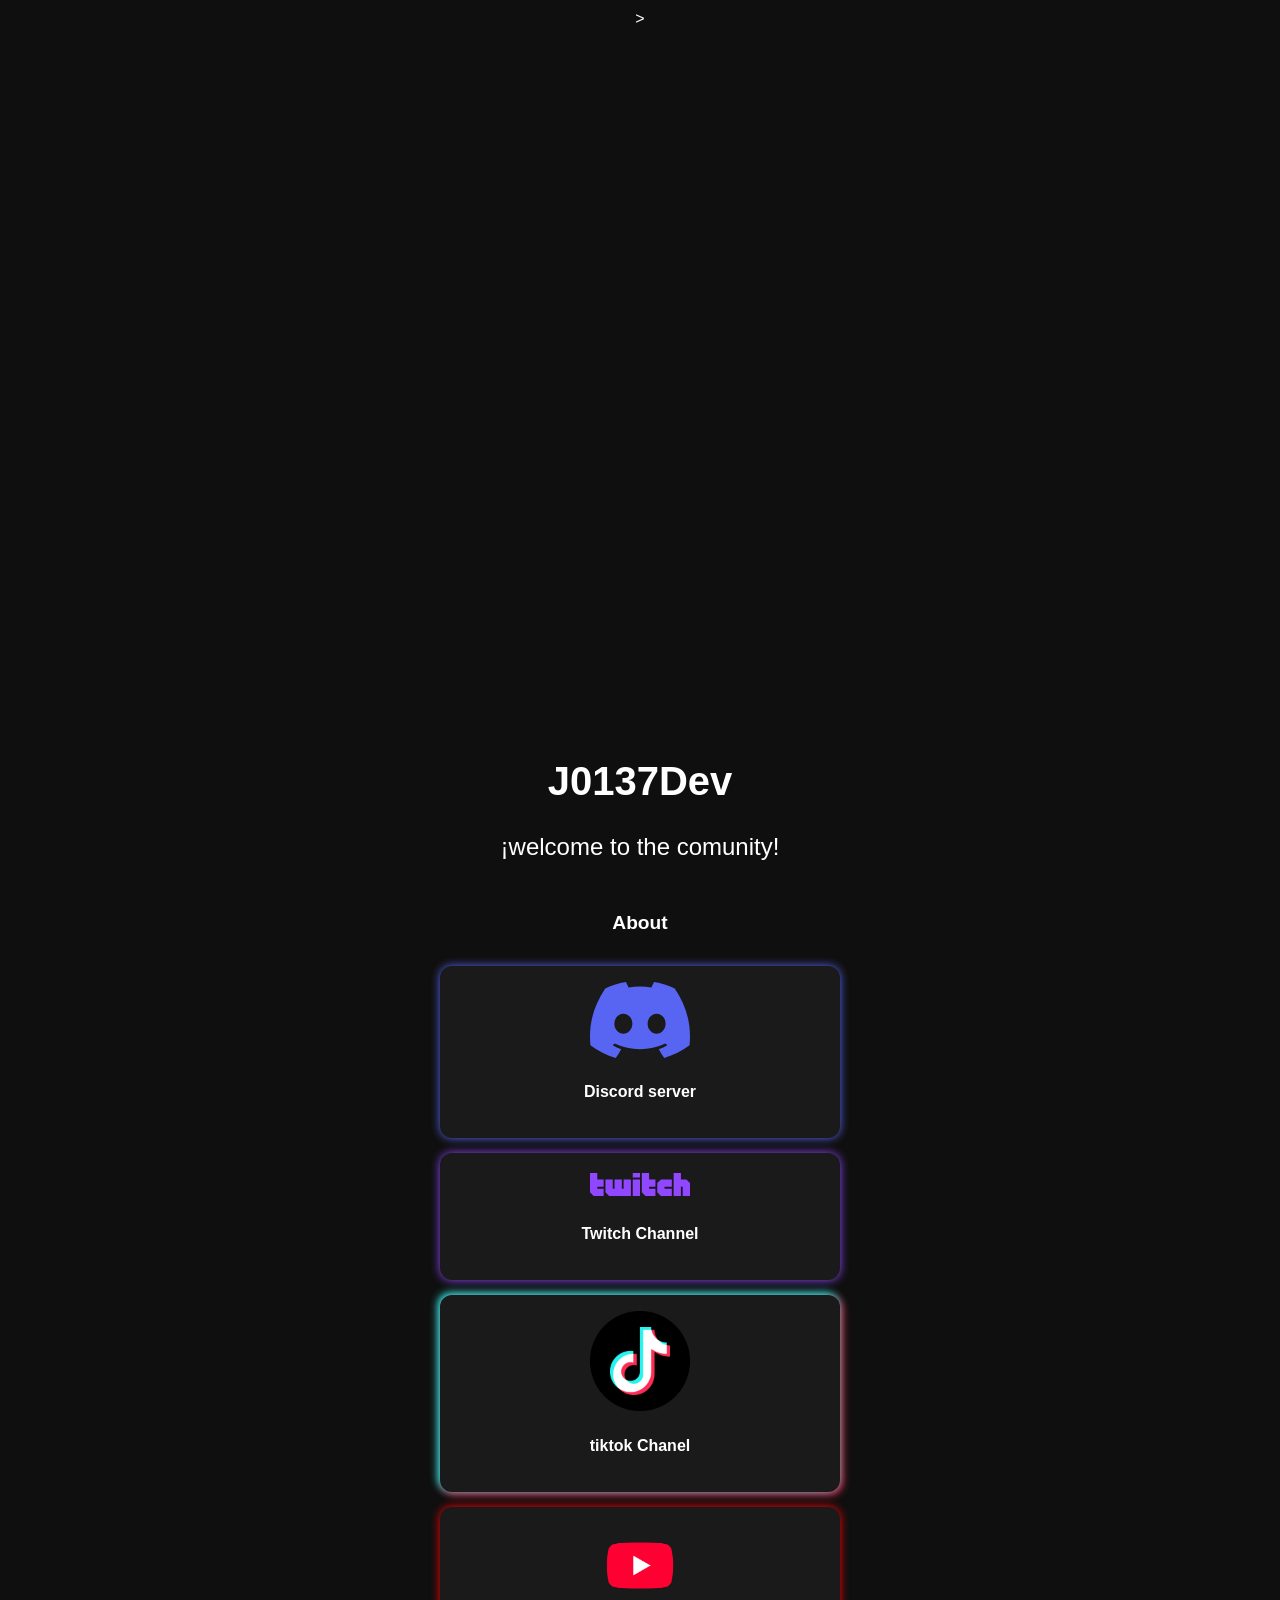
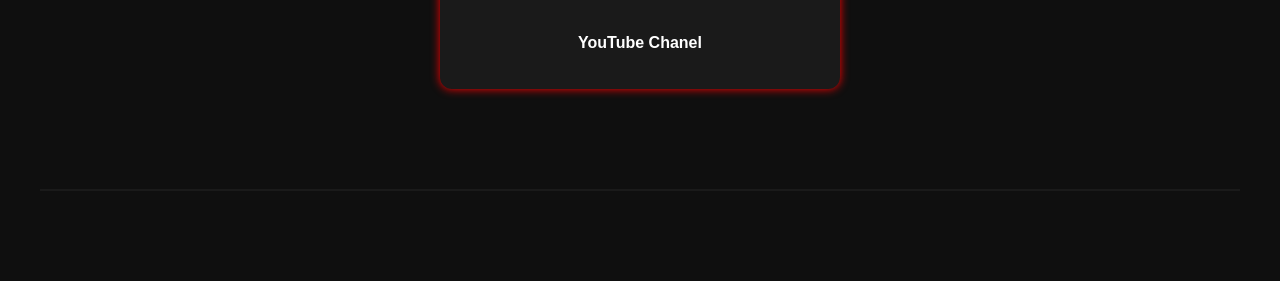
==== commit 12a7f45c: "ver 3.0 beta" ====
--- a/index.html
+++ b/index.html
@@ -1,79 +1,15 @@
 <!DOCTYPE html>
-<html lang="es">
+<html lang="en">
 <head>
     <meta charset="UTF-8">
     <meta name="viewport" content="width=device-width, initial-scale=1.0">
-    <title>Comunity | Links</title>
-    <link rel="stylesheet" href="style.css">
+    <title>Redirecting...</title>
+    
+    <!-- This line handles the instant redirect -->
+    <meta http-equiv="refresh" content="0; url=index/main.html">
 </head>
-
-<header class="main-header">
-         <video autoplay muted loop playsinline poster="source/J7.doc Banner.mp4" 
-        style="width: 100vw; height: auto; border-radius: 40px; object-fit: cover;">
-        <source src="source/J7.doc Banner.mp4" type="video/mp4">
-    </video>
-</header>
 <body>
-    
-    <h1>J0137Dev</h1>
-    <p class="intro">¡welcome to the comunity!</p>
-
-    <p class="bio">Intro</p>
-    <div class="links-container">
-            <a href="https://discord.gg/HZg5Xqp2zr" class="discord">
-                <img src="source/a736b95923ddbc155e828651c92471292e40727655d770a06cec89c48ba0b41f/Discord_Symbol_Color/Discord-Symbol-Blurple.svg" 
-                alt="discord logo" style="max-width: 100px; max-height: auto;">
-                <h4>Discord server</h4>
-            </a>
-
-        <a href="https://www.twitch.tv/j_0137" class="twitch">
-            <img src="source/Twitch-Brand/Twitch Brand/Twitch Logos/01. Twitch Wordmark/02. Flat Wordmark/01. Twitch Purple/twitch_wordmark_flat_purple.svg"
-            alt="twitch logo" style="width: 100px; height: auto;">
-            <h4>Twitch Chanel</h4>
-        </a>
-
-        <a href="https://www.tiktok.com/@j0137dev" class="tiktok">
-            <img src="source/logo-pack/Dev Portal Logo Pack/TikTok Logo Pack/TikTok ΓÇô Icons/TikTok_Icon_Black_Circle.png"
-            alt="tiktok logo" style="width: 100px; height: auto;">
-            <h4>tiktok Chanel</h4>
-        </a>
-
-        <a href="https://www.youtube.com/channel/UC6sqggzrnmzNX7BqiFc9Bgg" class="youtube">
-            <img src="source/youtube-icon/YouTube_Icon/Digital/01 Red/yt_icon_red_digital.png"
-            alt="yotube logo" style="width: 100px; height: auto;">
-            <h4>YouTube Chanel</h4>
-        </a>
-
-        <!-- <a href="URL_TWITTER" class="twitter">Twitter / X</a> -->
-
-        <!-- <a href="https://streamelements.com/j_0137/tip?tipping_activation_response=success&email=zangetsu.0137@gmail.com&type=normal" class="link tip-btn">
-            <img src="source/PayPal/PayPal/PayPal Logo/Horizontal/PP_logo_h_100x26.png" style="width: 100px; height: auto;">
-            <h4>send Tip ☕(optional)</h4>
-        </a> -->
-    </div>
-
-<footer class="site-footer">
-    <div class="footer-content">
-        <!-- 1. Your community branding -->
-        <h3 class="footer-logo">J0137Dev</h3>
-        <p class="footer-bio">Live gaming, chaos, and good vibes. Join the community!</p>
-        
-        <!-- 2. Your Schedule -->
-        <div class="stream-schedule">
-            <h4>📅 Schedule</h4>
-            <p>Mon, Wed, Fri — Starting at 7 PM EST</p>
-        </div>
-
-        <!-- 3. Business Contact -->
-        <div class="business-contact">
-            <span>For business inquiries:</span>
-            <a href="mailto:your.email@example.com" class="biz-email">j0137dev.business@gmail.com</a>
-        </div>
-
-        <hr class="footer-divider">
-
-        <p class="copyright">&copy; 2026 J0137Dev. Built by a gamer/programer.</p>
-    </div>
-</footer>
+    <!-- Fallback link in case the user's browser blocks automatic redirects -->
+    <p>If you are not redirected automatically, follow this <a href="index/main.html">link to the schedule</a>.</p>
 </body>
 </html>
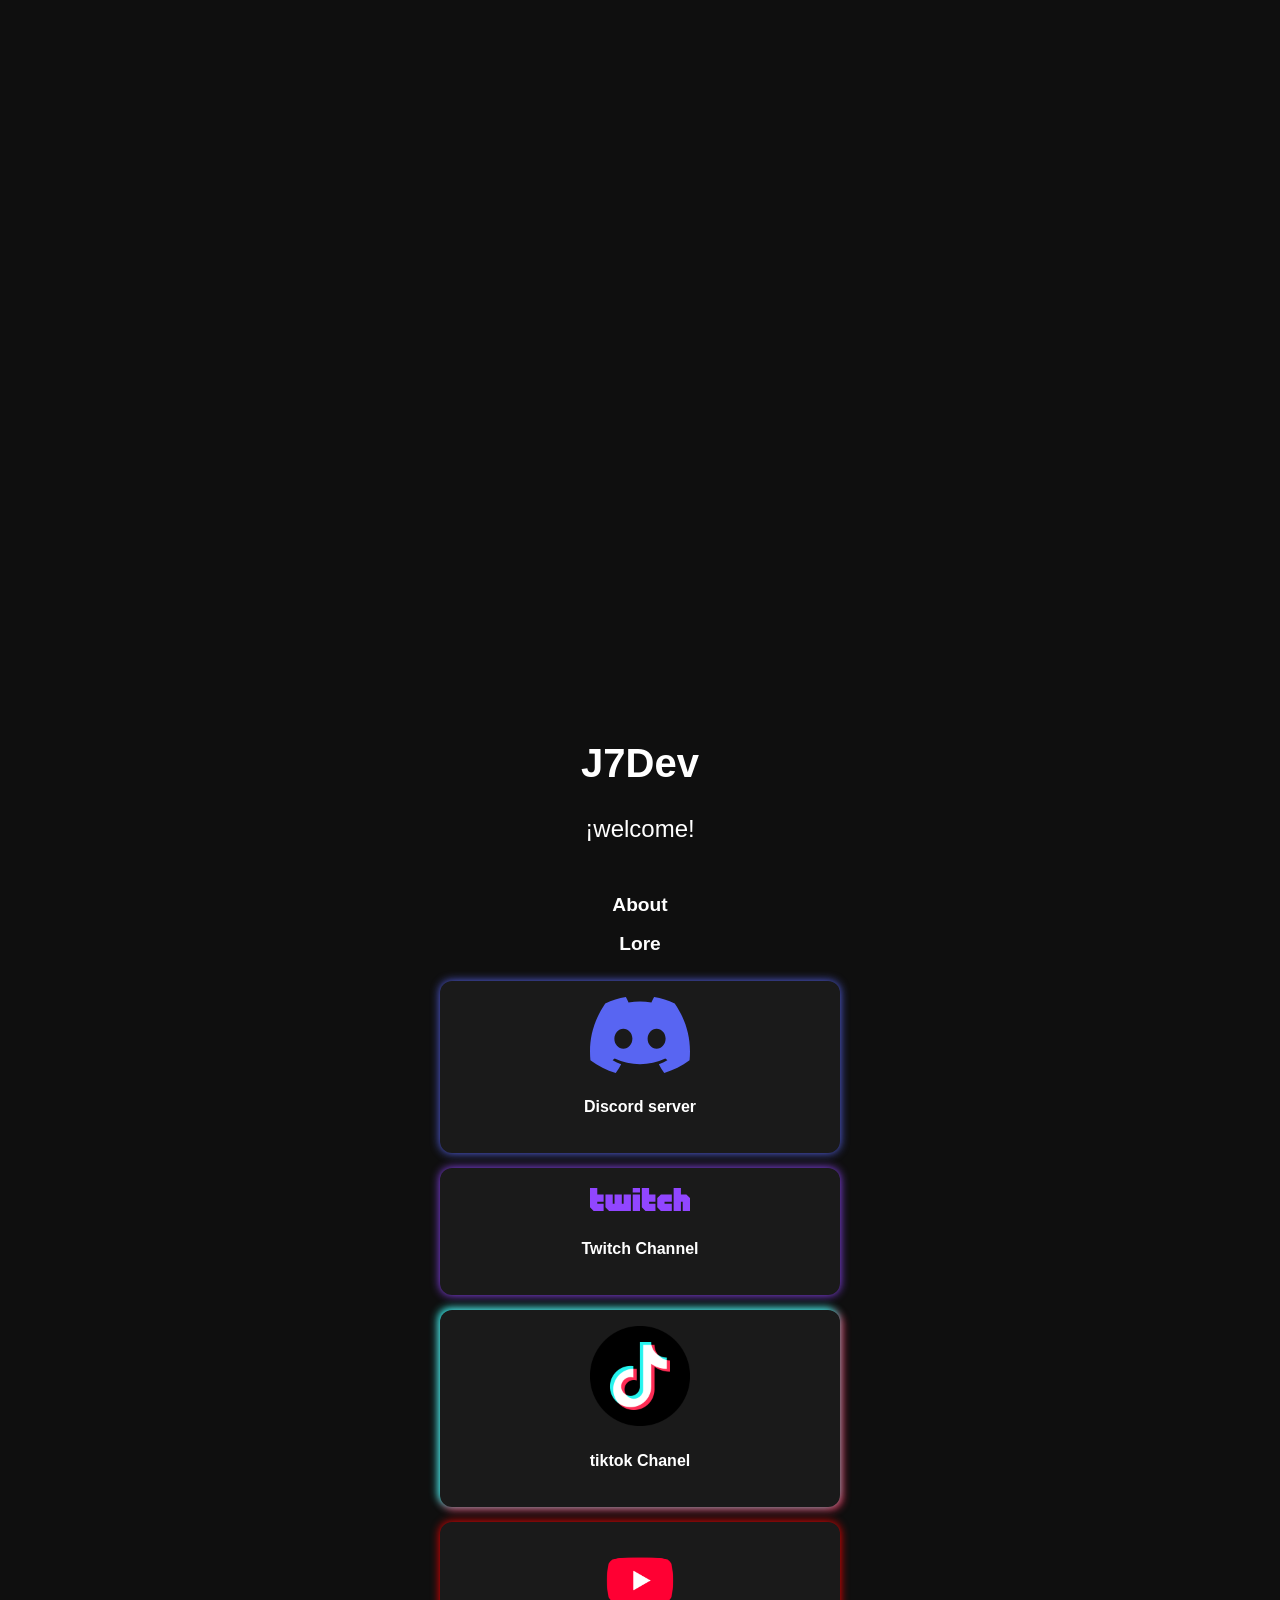
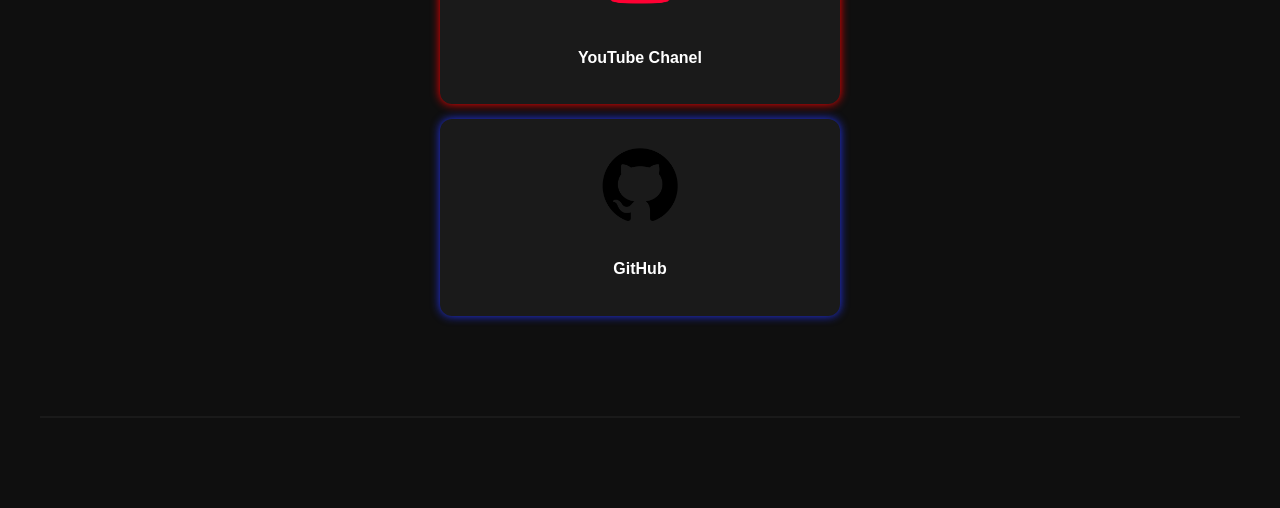
==== commit 917c0674: "Update index.html" ====
--- a/index.html
+++ b/index.html
@@ -10,6 +10,6 @@
 </head>
 <body>
     <!-- Fallback link in case the user's browser blocks automatic redirects -->
-    <p>If you are not redirected automatically, follow this <a href="index/main.html">link to the schedule</a>.</p>
+    <p>If you are not redirected automatically we are fucked, sorry but is true. </a>.</p>
 </body>
 </html>
